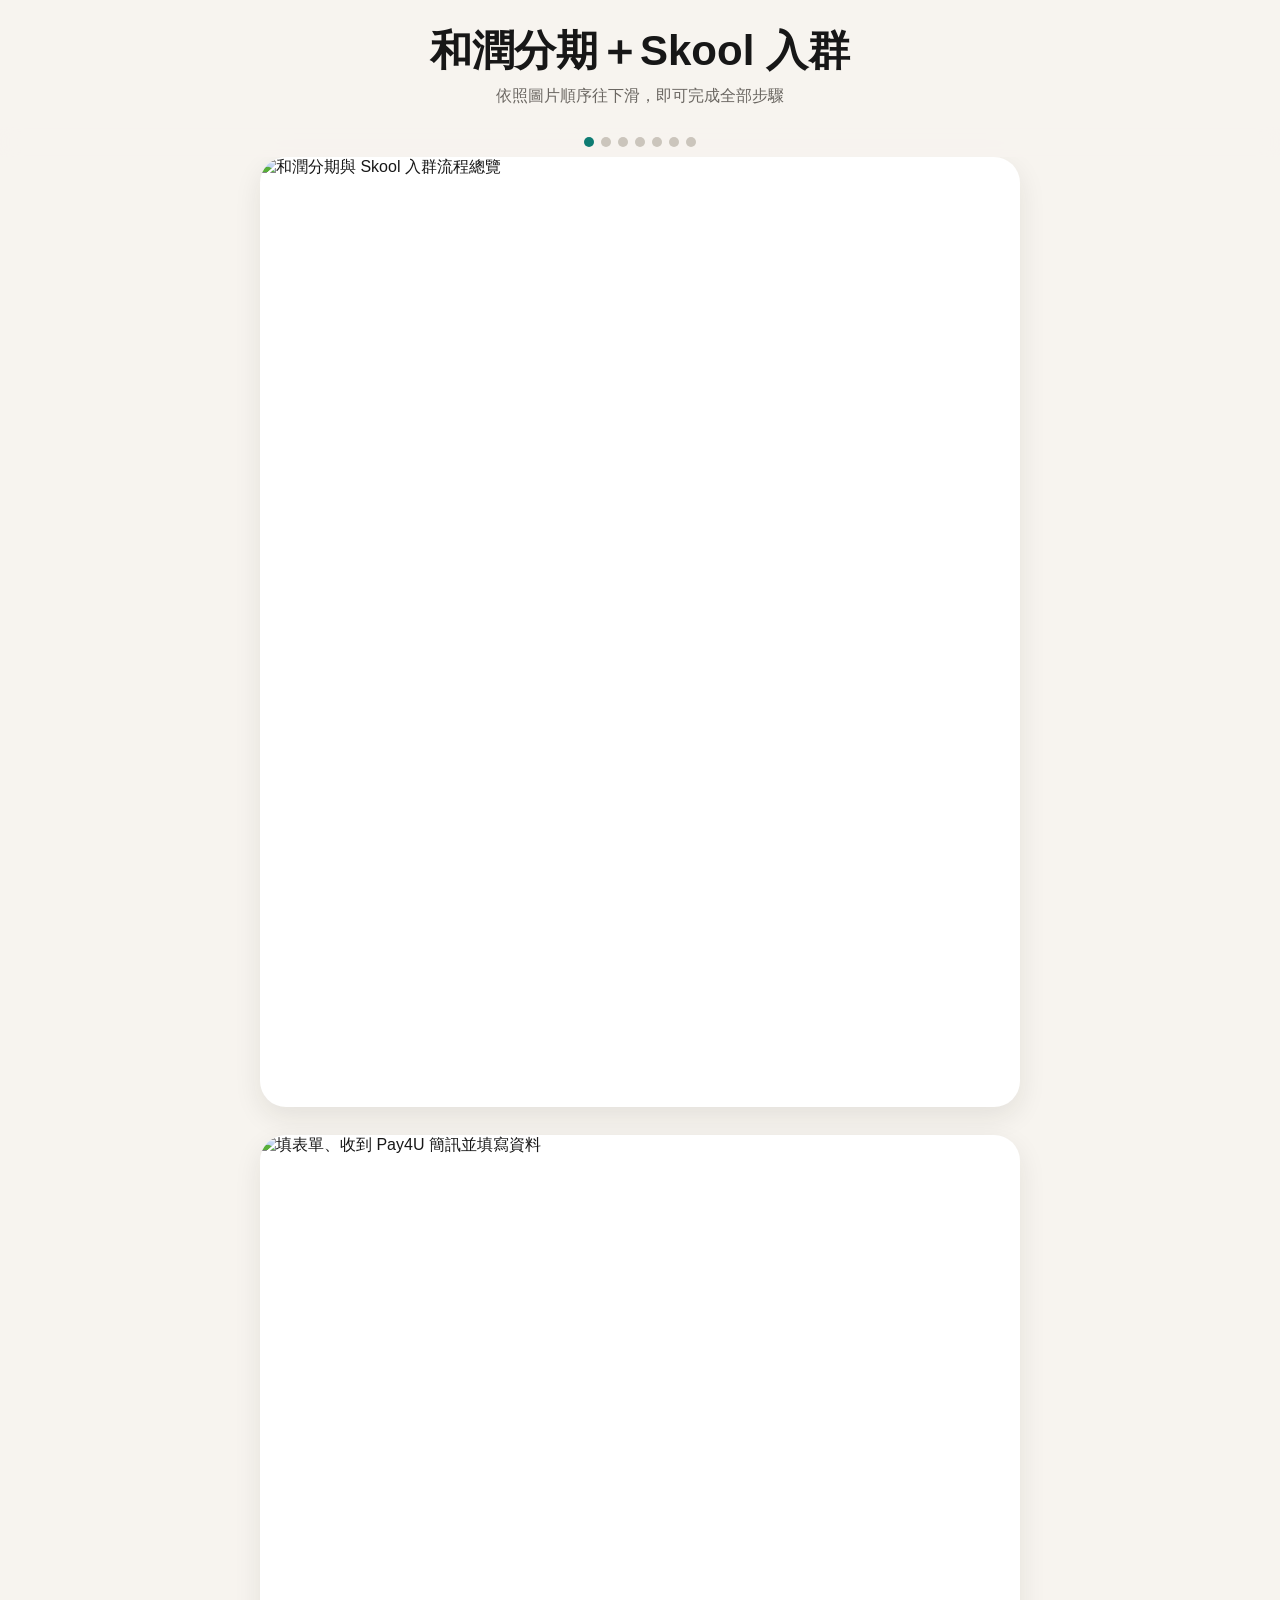
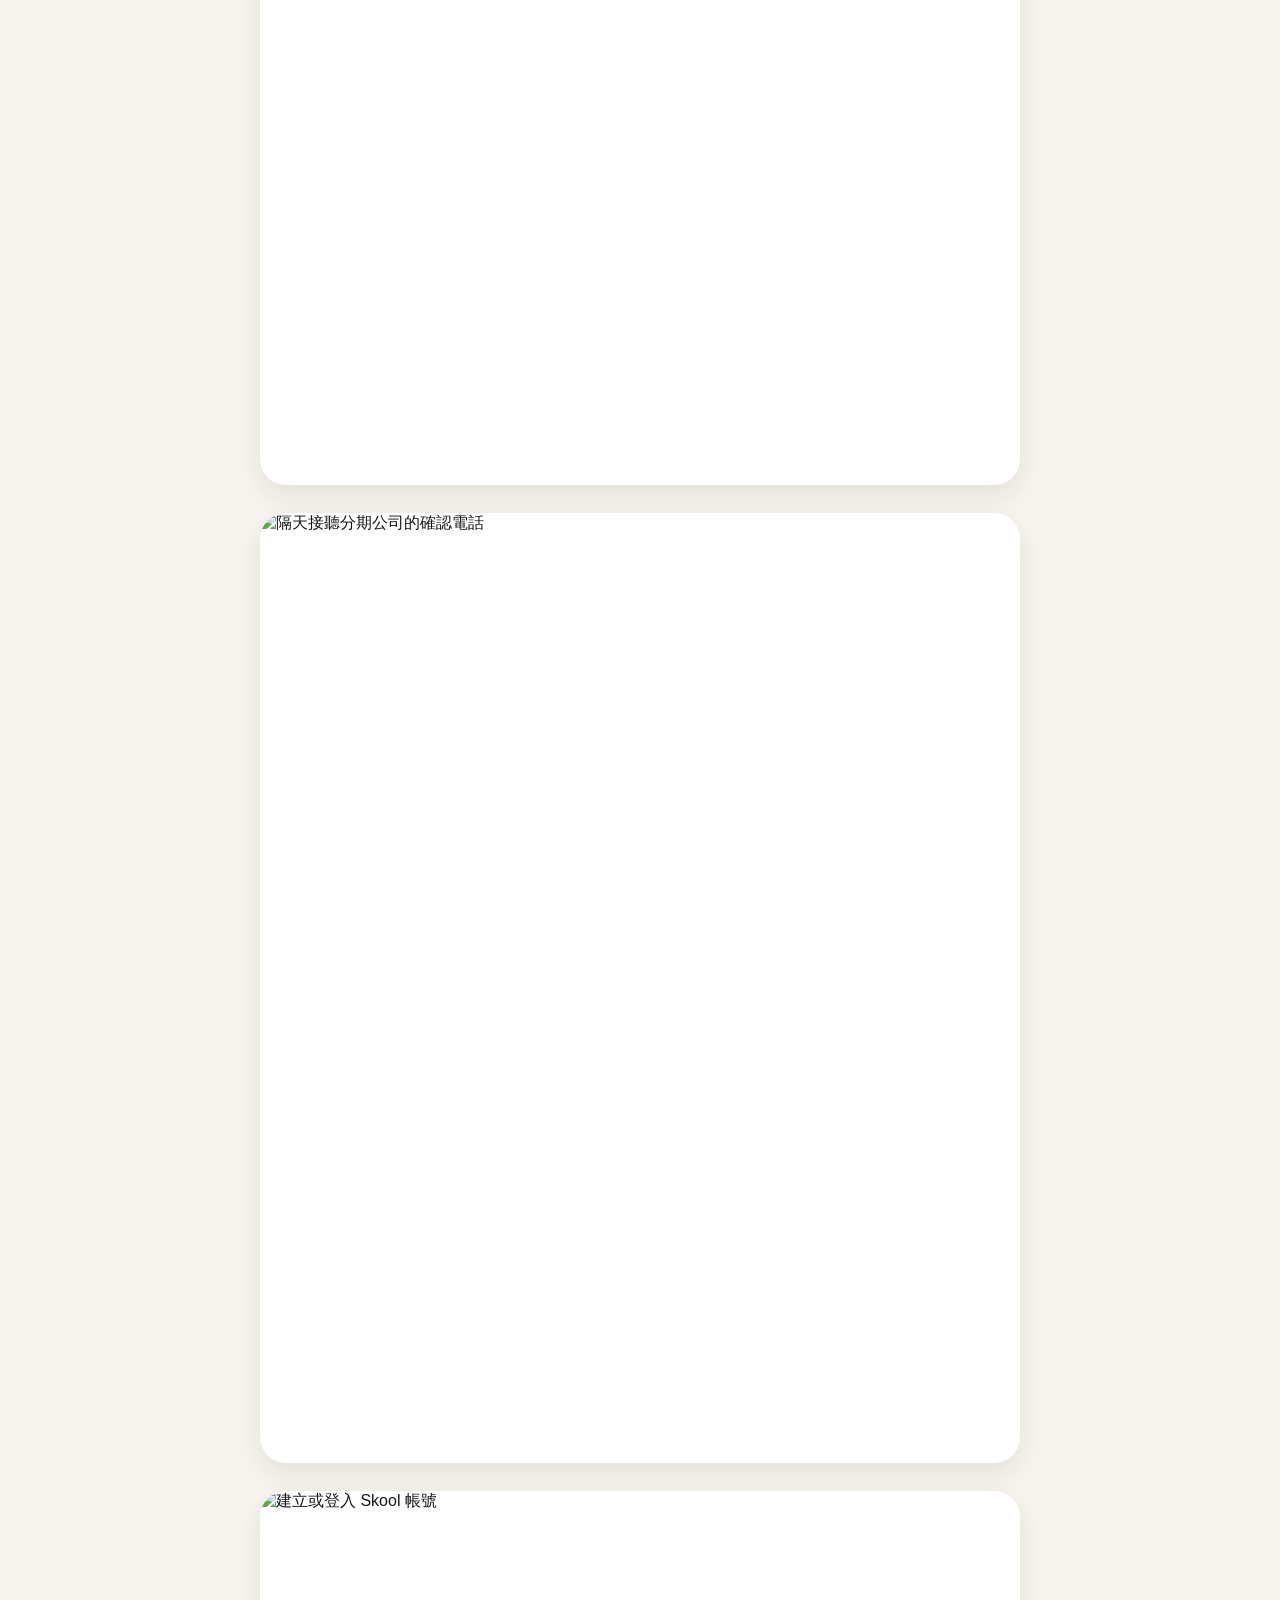
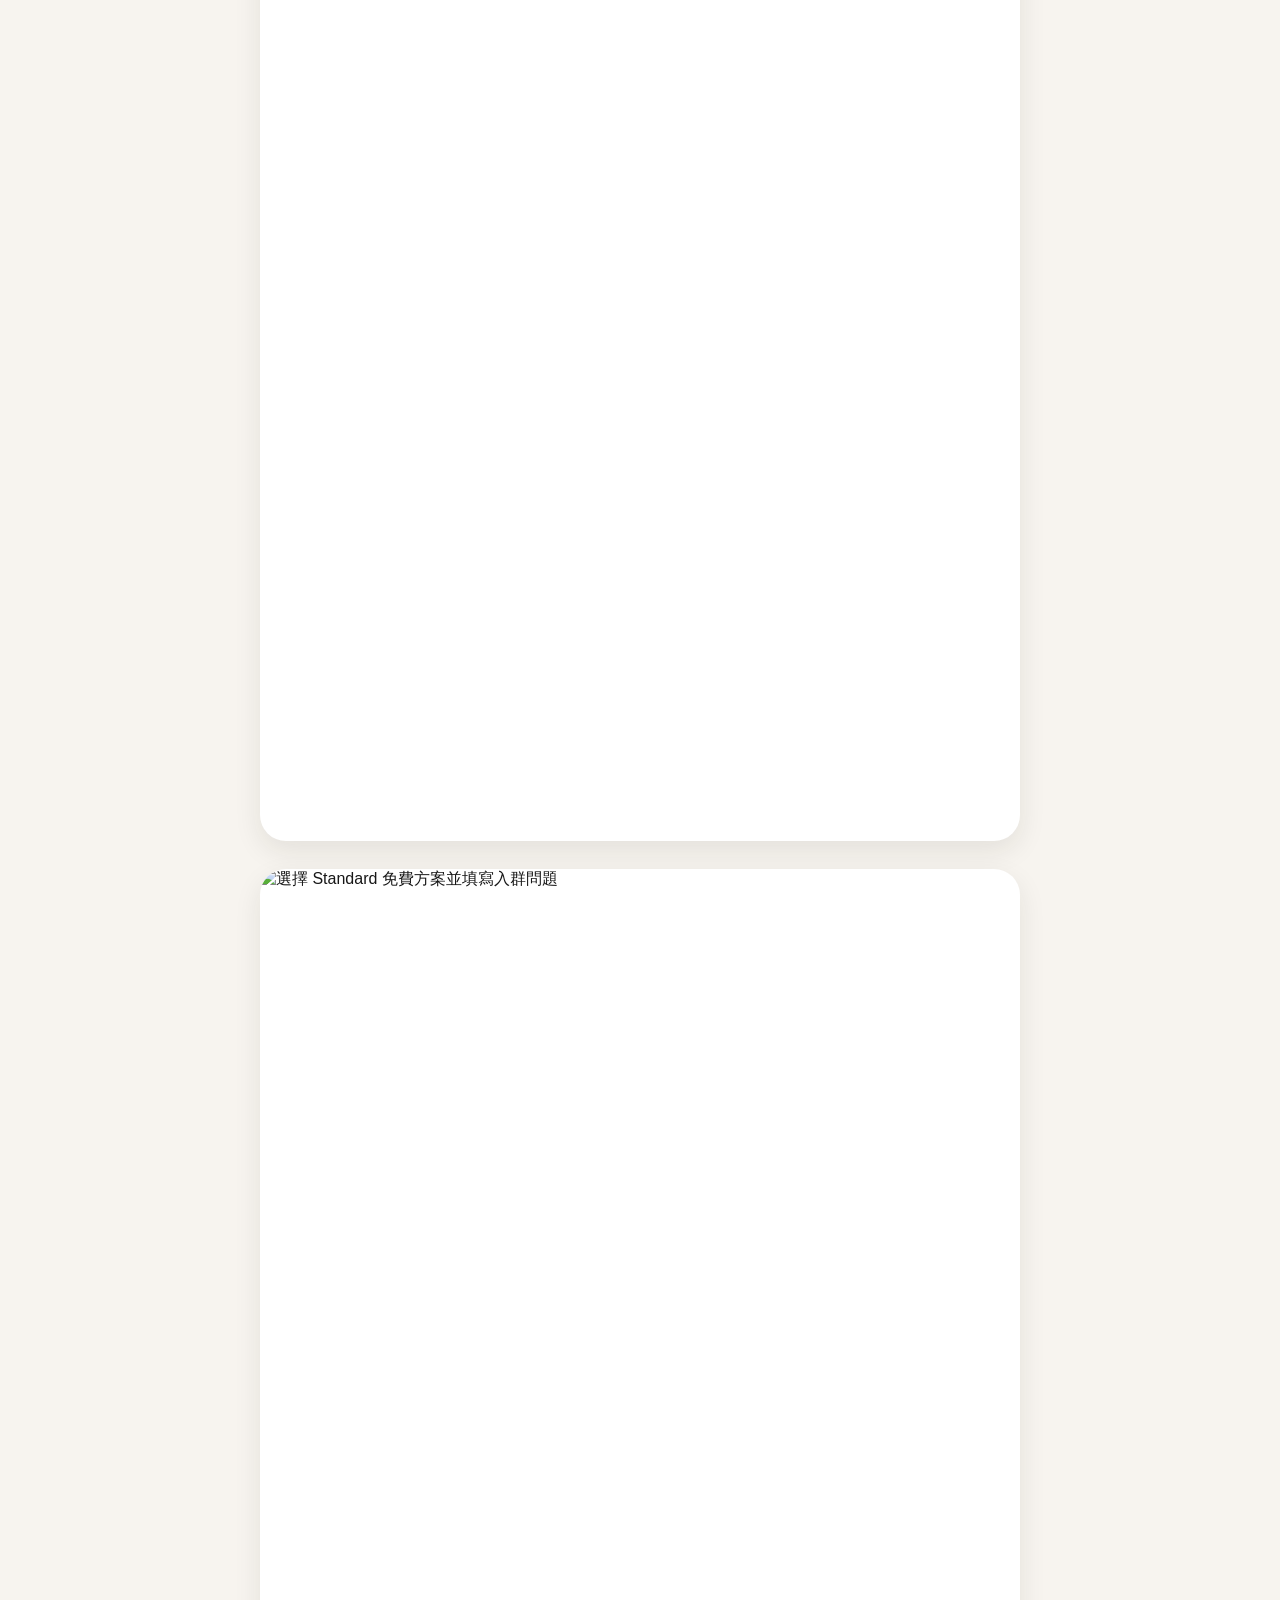
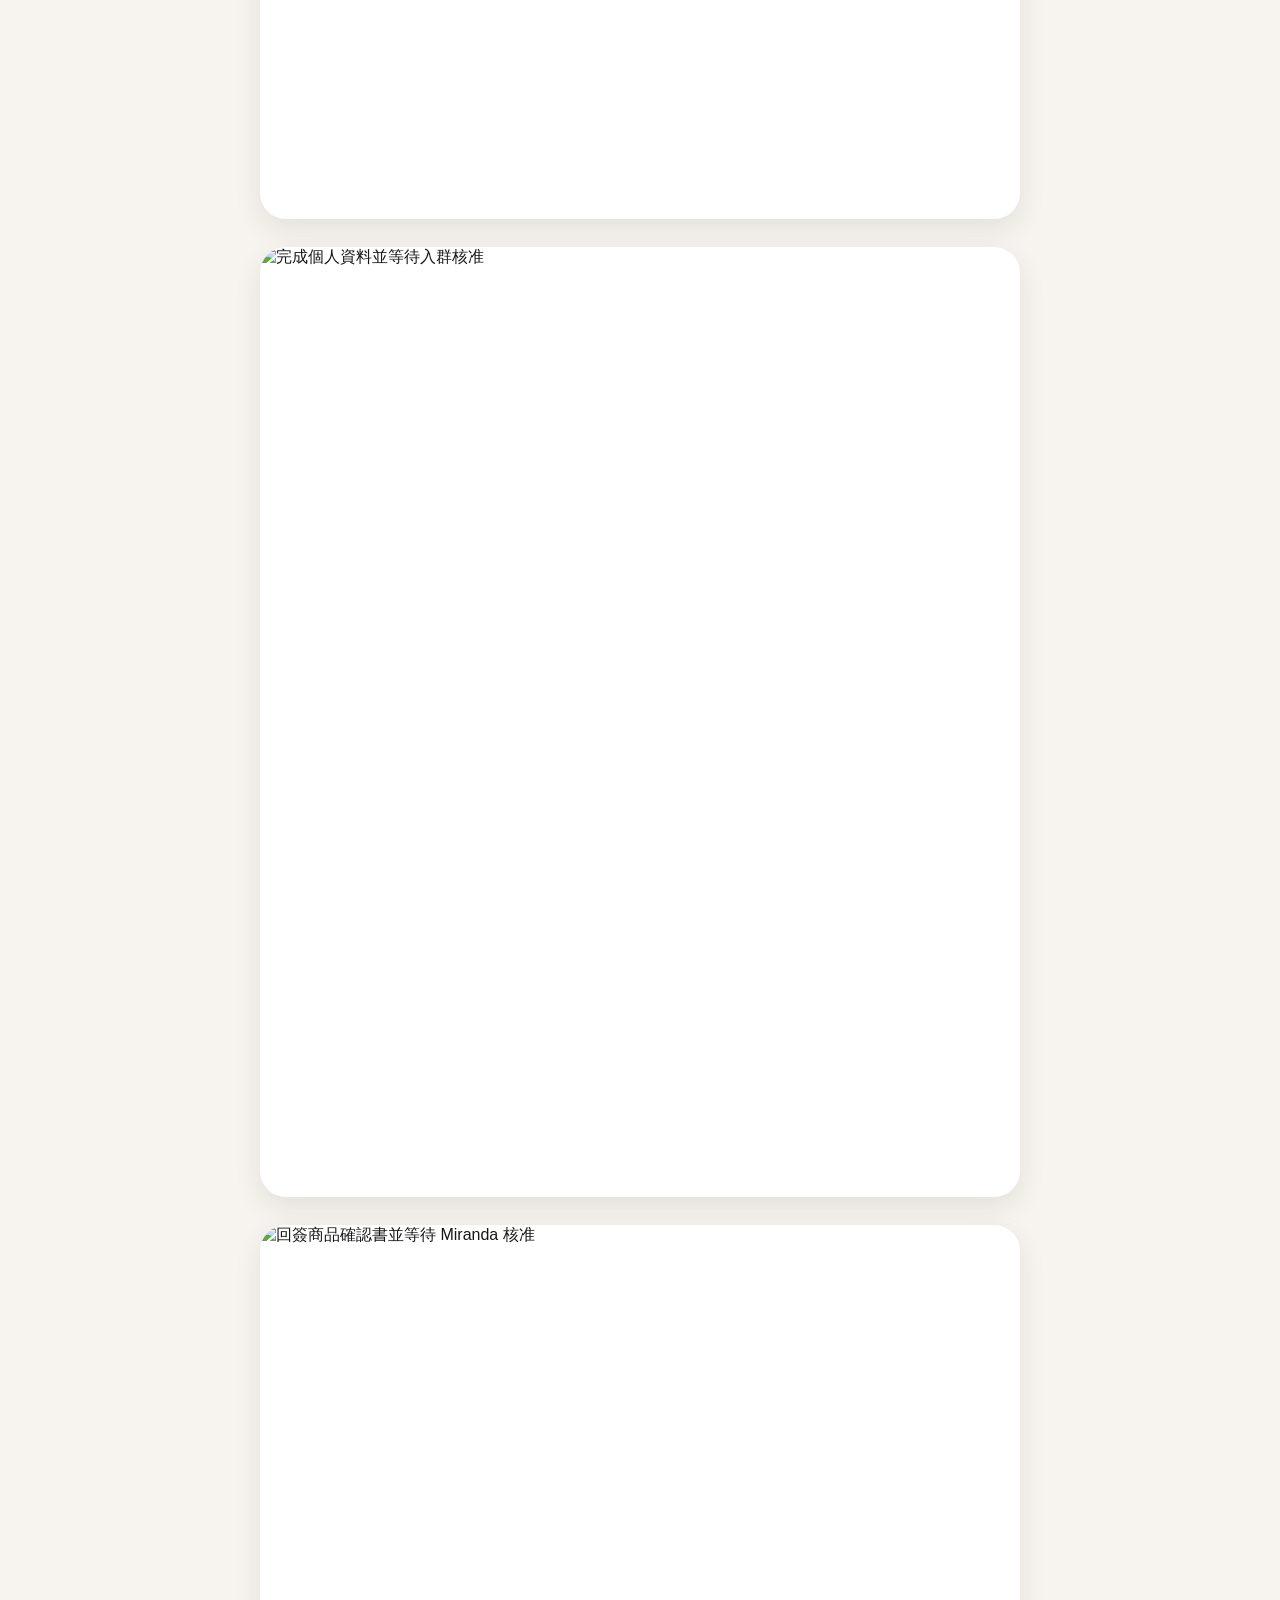
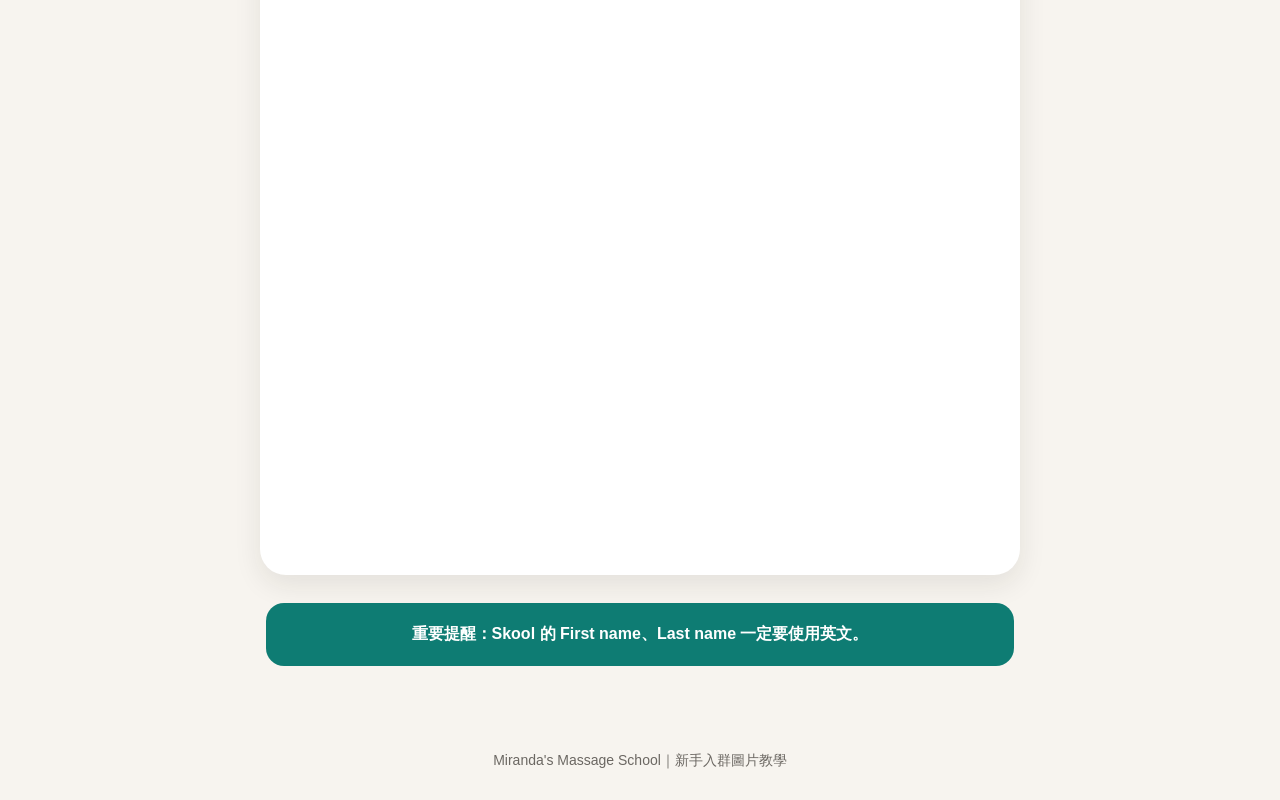
==== index.html @ 3baa2597 "Create index.html" ====
<!doctype html>
<html lang="zh-Hant">
<head>
  <meta charset="utf-8">
  <meta name="viewport" content="width=device-width, initial-scale=1, viewport-fit=cover">
  <meta name="theme-color" content="#f7f4ef">
  <meta name="description" content="和潤分期與 Skool 入群完整圖片教學">
  <title>和潤分期＋Skool 入群教學</title>
  <style>
    :root { color-scheme: light; --bg:#f7f4ef; --ink:#171717; --muted:#6b6762; --teal:#0e7c73; --gold:#f1c86b; }
    * { box-sizing: border-box; }
    html { scroll-behavior: smooth; }
    body { margin:0; background:var(--bg); color:var(--ink); font-family:-apple-system,BlinkMacSystemFont,"PingFang TC","Noto Sans TC",sans-serif; }
    .top { padding:calc(26px + env(safe-area-inset-top)) 20px 20px; text-align:center; }
    .top h1 { margin:0; font-size:clamp(26px,7vw,42px); line-height:1.2; }
    .top p { margin:10px 0 0; color:var(--muted); font-size:16px; }
    .progress { position:sticky; top:0; z-index:10; display:flex; justify-content:center; gap:7px; padding:10px; background:rgba(247,244,239,.92); backdrop-filter:blur(10px); }
    .progress a { width:10px; height:10px; border-radius:50%; background:#cbc5bc; text-indent:-9999px; overflow:hidden; }
    .progress a:first-child { background:var(--teal); }
    main { width:min(100%, 760px); margin:0 auto; padding:0 12px 56px; }
    figure { margin:0 0 18px; scroll-margin-top:48px; }
    img { display:block; width:100%; height:auto; border-radius:18px; box-shadow:0 10px 28px rgba(35,29,22,.09); background:#fff; }
    .tip { margin:26px 6px 8px; padding:18px; border-radius:18px; background:var(--teal); color:#fff; text-align:center; font-weight:700; line-height:1.65; }
    footer { padding:22px 20px calc(30px + env(safe-area-inset-bottom)); color:var(--muted); text-align:center; font-size:14px; }
    @media (min-width:761px) { main { padding-left:0; padding-right:0; } figure { margin-bottom:28px; } img { border-radius:26px; } }
    @media (prefers-reduced-motion:reduce) { html { scroll-behavior:auto; } }
  </style>
</head>
<body>
  <header class="top">
    <h1>和潤分期＋Skool 入群</h1>
    <p>依照圖片順序往下滑，即可完成全部步驟</p>
  </header>
  <nav class="progress" aria-label="步驟快速導覽">
    <a href="#step-1">1</a><a href="#step-2">2</a><a href="#step-3">3</a><a href="#step-4">4</a><a href="#step-5">5</a><a href="#step-6">6</a><a href="#step-7">7</a>
  </nav>
  <main>
    <figure id="step-1"><img src="01-flow-overview.png" alt="和潤分期與 Skool 入群流程總覽" width="1080" height="1350"></figure>
    <figure id="step-2"><img loading="lazy" src="02-form-sms-pay4u.png" alt="填表單、收到 Pay4U 簡訊並填寫資料" width="1080" height="1350"></figure>
    <figure id="step-3"><img loading="lazy" src="03-confirmation-call.png" alt="隔天接聽分期公司的確認電話" width="1080" height="1350"></figure>
    <figure id="step-4"><img loading="lazy" src="04-skool-account.png" alt="建立或登入 Skool 帳號" width="1080" height="1350"></figure>
    <figure id="step-5"><img loading="lazy" src="05-standard-questions.png" alt="選擇 Standard 免費方案並填寫入群問題" width="1080" height="1350"></figure>
    <figure id="step-6"><img loading="lazy" src="06-profile-pending.png" alt="完成個人資料並等待入群核准" width="1080" height="1350"></figure>
    <figure id="step-7"><img loading="lazy" src="07-email-approval.png" alt="回簽商品確認書並等待 Miranda 核准" width="1080" height="1350"></figure>
    <p class="tip">重要提醒：Skool 的 First name、Last name 一定要使用英文。</p>
  </main>
  <footer>Miranda's Massage School｜新手入群圖片教學</footer>
</body>
</html>
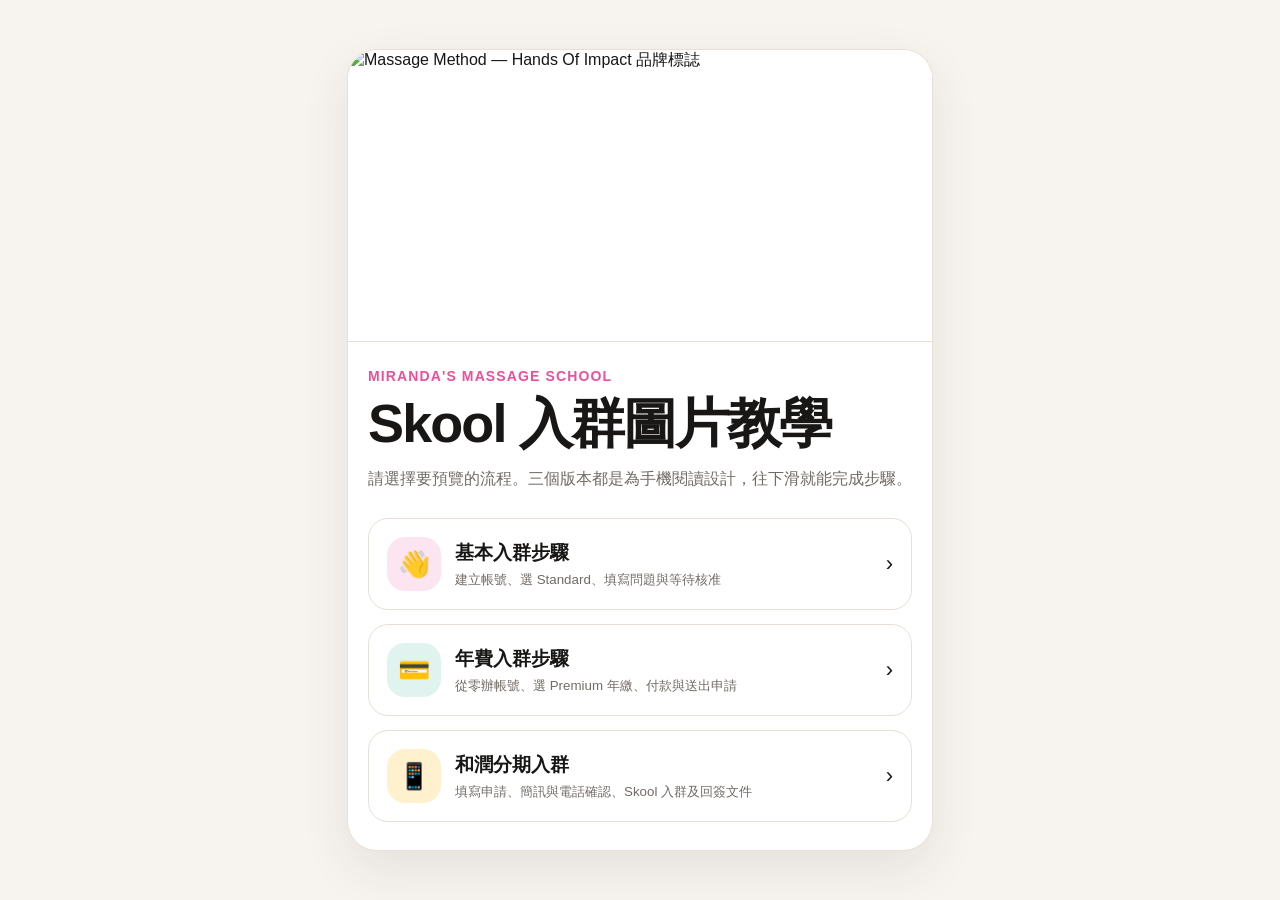
==== commit 4277e24e: "Add three-in-one Skool guide website" ====
--- a/index.html
+++ b/index.html
@@ -4,46 +4,38 @@
   <meta charset="utf-8">
   <meta name="viewport" content="width=device-width, initial-scale=1, viewport-fit=cover">
   <meta name="theme-color" content="#f7f4ef">
-  <meta name="description" content="和潤分期與 Skool 入群完整圖片教學">
-  <title>和潤分期＋Skool 入群教學</title>
-  <style>
-    :root { color-scheme: light; --bg:#f7f4ef; --ink:#171717; --muted:#6b6762; --teal:#0e7c73; --gold:#f1c86b; }
-    * { box-sizing: border-box; }
-    html { scroll-behavior: smooth; }
-    body { margin:0; background:var(--bg); color:var(--ink); font-family:-apple-system,BlinkMacSystemFont,"PingFang TC","Noto Sans TC",sans-serif; }
-    .top { padding:calc(26px + env(safe-area-inset-top)) 20px 20px; text-align:center; }
-    .top h1 { margin:0; font-size:clamp(26px,7vw,42px); line-height:1.2; }
-    .top p { margin:10px 0 0; color:var(--muted); font-size:16px; }
-    .progress { position:sticky; top:0; z-index:10; display:flex; justify-content:center; gap:7px; padding:10px; background:rgba(247,244,239,.92); backdrop-filter:blur(10px); }
-    .progress a { width:10px; height:10px; border-radius:50%; background:#cbc5bc; text-indent:-9999px; overflow:hidden; }
-    .progress a:first-child { background:var(--teal); }
-    main { width:min(100%, 760px); margin:0 auto; padding:0 12px 56px; }
-    figure { margin:0 0 18px; scroll-margin-top:48px; }
-    img { display:block; width:100%; height:auto; border-radius:18px; box-shadow:0 10px 28px rgba(35,29,22,.09); background:#fff; }
-    .tip { margin:26px 6px 8px; padding:18px; border-radius:18px; background:var(--teal); color:#fff; text-align:center; font-weight:700; line-height:1.65; }
-    footer { padding:22px 20px calc(30px + env(safe-area-inset-bottom)); color:var(--muted); text-align:center; font-size:14px; }
-    @media (min-width:761px) { main { padding-left:0; padding-right:0; } figure { margin-bottom:28px; } img { border-radius:26px; } }
-    @media (prefers-reduced-motion:reduce) { html { scroll-behavior:auto; } }
-  </style>
+  <title>Skool 入群圖片教學｜預覽</title>
+  <link rel="stylesheet" href="styles.css">
 </head>
 <body>
-  <header class="top">
-    <h1>和潤分期＋Skool 入群</h1>
-    <p>依照圖片順序往下滑，即可完成全部步驟</p>
-  </header>
-  <nav class="progress" aria-label="步驟快速導覽">
-    <a href="#step-1">1</a><a href="#step-2">2</a><a href="#step-3">3</a><a href="#step-4">4</a><a href="#step-5">5</a><a href="#step-6">6</a><a href="#step-7">7</a>
-  </nav>
-  <main>
-    <figure id="step-1"><img src="01-flow-overview.png" alt="和潤分期與 Skool 入群流程總覽" width="1080" height="1350"></figure>
-    <figure id="step-2"><img loading="lazy" src="02-form-sms-pay4u.png" alt="填表單、收到 Pay4U 簡訊並填寫資料" width="1080" height="1350"></figure>
-    <figure id="step-3"><img loading="lazy" src="03-confirmation-call.png" alt="隔天接聽分期公司的確認電話" width="1080" height="1350"></figure>
-    <figure id="step-4"><img loading="lazy" src="04-skool-account.png" alt="建立或登入 Skool 帳號" width="1080" height="1350"></figure>
-    <figure id="step-5"><img loading="lazy" src="05-standard-questions.png" alt="選擇 Standard 免費方案並填寫入群問題" width="1080" height="1350"></figure>
-    <figure id="step-6"><img loading="lazy" src="06-profile-pending.png" alt="完成個人資料並等待入群核准" width="1080" height="1350"></figure>
-    <figure id="step-7"><img loading="lazy" src="07-email-approval.png" alt="回簽商品確認書並等待 Miranda 核准" width="1080" height="1350"></figure>
-    <p class="tip">重要提醒：Skool 的 First name、Last name 一定要使用英文。</p>
+  <main class="chooser">
+    <section class="chooser-card">
+      <div class="brand-visual">
+        <img src="assets/massage-method-logo.png" alt="Massage Method — Hands Of Impact 品牌標誌">
+      </div>
+      <div class="chooser-copy">
+        <p class="eyebrow">MIRANDA'S MASSAGE SCHOOL</p>
+        <h1>Skool 入群圖片教學</h1>
+        <p class="lead">請選擇要預覽的流程。三個版本都是為手機閱讀設計，往下滑就能完成步驟。</p>
+        <div class="choices">
+        <a class="choice" href="basic.html">
+          <span class="icon">👋</span>
+          <span><strong>基本入群步驟</strong><small>建立帳號、選 Standard、填寫問題與等待核准</small></span>
+          <span class="arrow">›</span>
+        </a>
+        <a class="choice annual-choice" href="annual.html">
+          <span class="icon">💳</span>
+          <span><strong>年費入群步驟</strong><small>從零辦帳號、選 Premium 年繳、付款與送出申請</small></span>
+          <span class="arrow">›</span>
+        </a>
+        <a class="choice installment-choice" href="installment.html">
+          <span class="icon">📱</span>
+          <span><strong>和潤分期入群</strong><small>填寫申請、簡訊與電話確認、Skool 入群及回簽文件</small></span>
+          <span class="arrow">›</span>
+        </a>
+        </div>
+      </div>
+    </section>
   </main>
-  <footer>Miranda's Massage School｜新手入群圖片教學</footer>
 </body>
 </html>
--- a/styles.css
+++ b/styles.css
@@ -0,0 +1,88 @@
+:root {
+  color-scheme: light;
+  --bg: #f7f4ef;
+  --card: #ffffff;
+  --ink: #181716;
+  --muted: #716b65;
+  --pink: #ed4f9b;
+  --gold: #efc665;
+  --green: #118878;
+  --line: #e7e0d7;
+}
+
+* { box-sizing: border-box; }
+html { scroll-behavior: smooth; }
+body {
+  margin: 0;
+  background: var(--bg);
+  color: var(--ink);
+  font-family: -apple-system, BlinkMacSystemFont, "PingFang TC", "Noto Sans TC", sans-serif;
+}
+
+a { color: inherit; }
+.shell { width: min(100%, 760px); margin: 0 auto; }
+.hero { padding: calc(30px + env(safe-area-inset-top)) 20px 22px; }
+.eyebrow { margin: 0 0 8px; color: var(--pink); font-size: 14px; font-weight: 800; letter-spacing: .08em; }
+h1 { margin: 0; font-size: clamp(30px, 8vw, 48px); line-height: 1.15; letter-spacing: -.035em; }
+.lead { margin: 12px 0 0; color: var(--muted); font-size: 16px; line-height: 1.65; }
+
+.tabs {
+  position: sticky;
+  top: 0;
+  z-index: 10;
+  display: grid;
+  grid-template-columns: repeat(3, 1fr);
+  gap: 8px;
+  padding: 10px 12px;
+  background: rgba(247,244,239,.94);
+  backdrop-filter: blur(12px);
+}
+.tabs a { padding: 12px 5px; border: 1px solid var(--line); border-radius: 999px; background: #fff; text-align: center; text-decoration: none; font-size: 14px; font-weight: 750; }
+.tabs a.active { border-color: var(--ink); background: var(--ink); color: #fff; }
+
+.steps { padding: 8px 12px 46px; }
+.step {
+  position: relative;
+  margin: 0 0 20px;
+  overflow: hidden;
+  border: 1px solid var(--line);
+  border-radius: 24px;
+  background: var(--card);
+  box-shadow: 0 12px 34px rgba(48, 38, 28, .08);
+}
+.step-head { display: grid; grid-template-columns: 46px 1fr; gap: 12px; align-items: center; padding: 17px 18px 14px; }
+.num { display: grid; width: 46px; height: 46px; place-items: center; border-radius: 50%; background: var(--pink); color: #fff; font-size: 21px; font-weight: 900; }
+.annual .num { background: var(--green); }
+.installment .num { background: #d49114; }
+.step h2 { margin: 0; font-size: 21px; line-height: 1.25; }
+.step p { margin: 5px 0 0; color: var(--muted); font-size: 14px; line-height: 1.55; }
+.screen-wrap { padding: 0 14px 16px; }
+.screen { display: block; width: 100%; height: auto; border: 1px solid #eee9e3; border-radius: 18px; background: #fff; }
+.note { margin: 0 14px 16px; padding: 14px 15px; border-radius: 14px; background: #fff5d9; color: #563d06; font-weight: 750; line-height: 1.55; }
+.success { background: #e7f7f3; color: #14584f; }
+.back { display: inline-flex; margin: 0 12px 18px; padding: 11px 15px; border-radius: 999px; background: #fff; text-decoration: none; font-weight: 750; }
+footer { padding: 0 20px calc(30px + env(safe-area-inset-bottom)); color: var(--muted); text-align: center; font-size: 13px; }
+
+.chooser { min-height: 100vh; display: grid; place-content: center; padding: 28px 18px; }
+.chooser-card { width: min(100%, 700px); overflow: hidden; border: 1px solid var(--line); border-radius: 30px; background: #fff; box-shadow: 0 18px 50px rgba(48,38,28,.09); }
+.chooser-copy { padding: 26px 20px 28px; }
+.brand-visual { position: relative; aspect-ratio: 4 / 3; overflow: hidden; background: #fff; border-bottom: 1px solid var(--line); }
+.brand-visual img { display: block; width: 100%; height: 100%; object-fit: cover; object-position: center 48%; }
+.chooser h1 { font-size: clamp(32px, 9vw, 54px); }
+.choices { display: grid; gap: 14px; margin-top: 26px; }
+.choice { display: grid; grid-template-columns: 54px 1fr auto; gap: 14px; align-items: center; padding: 18px; border: 1px solid var(--line); border-radius: 20px; text-decoration: none; }
+.choice .icon { display: grid; width: 54px; height: 54px; place-items: center; border-radius: 18px; background: #fce5f1; font-size: 26px; }
+.choice.annual-choice .icon { background: #e1f3ef; }
+.choice.installment-choice .icon { background: #fff1ce; }
+.choice strong { display: block; font-size: 19px; }
+.choice small { display: block; margin-top: 4px; color: var(--muted); line-height: 1.45; }
+.arrow { font-size: 22px; }
+
+@media (min-width: 720px) {
+  .steps { padding-left: 0; padding-right: 0; }
+  .screen-wrap { padding-left: 34px; padding-right: 34px; }
+  .step-head { padding-left: 34px; padding-right: 34px; }
+  .brand-visual { aspect-ratio: 16 / 8; }
+}
+
+@media (prefers-reduced-motion: reduce) { html { scroll-behavior: auto; } }
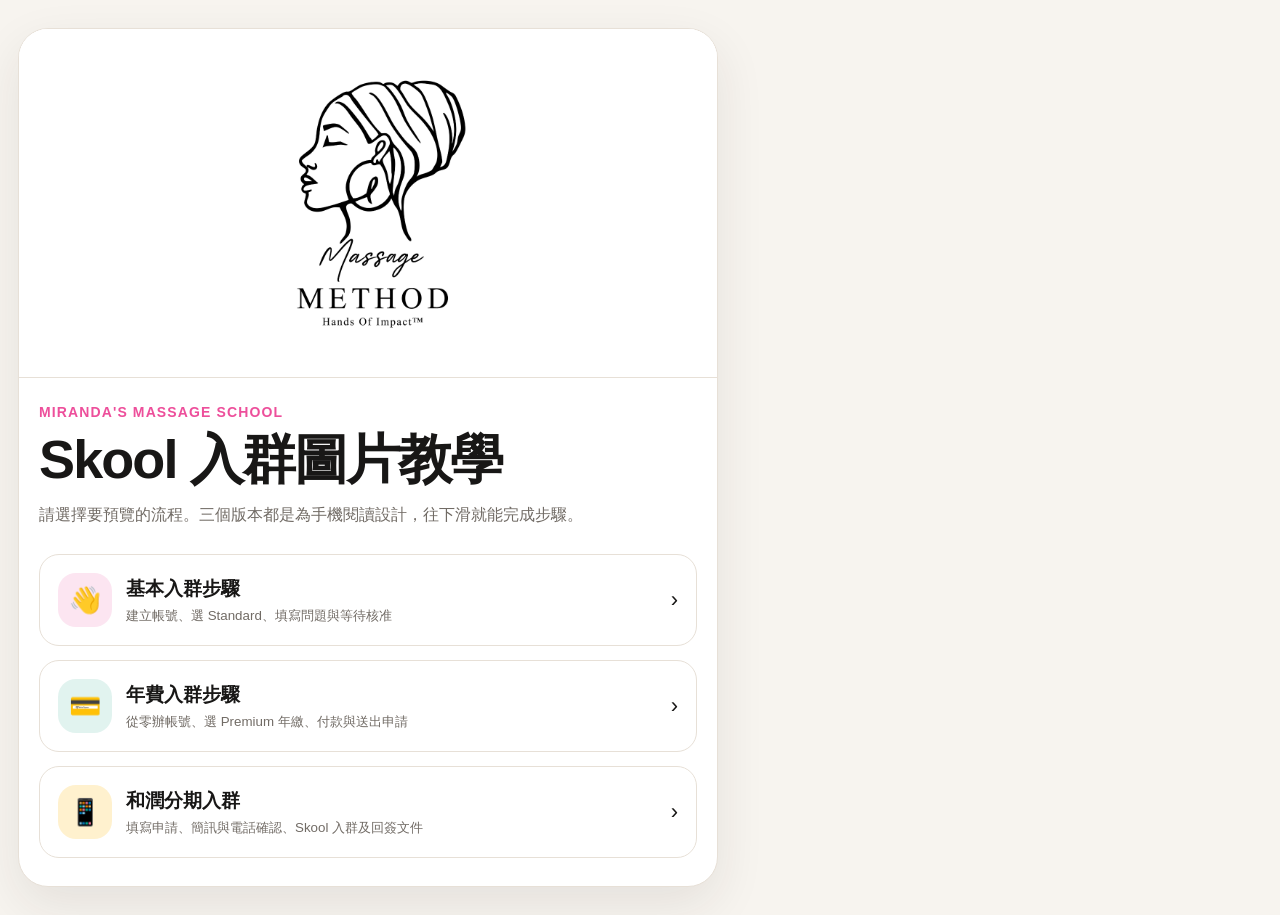
==== commit 6ad15920: "Publish complete three-in-one guide" ====
--- a/index.html
+++ b/index.html
@@ -11,7 +11,7 @@
   <main class="chooser">
     <section class="chooser-card">
       <div class="brand-visual">
-        <img src="assets/massage-method-logo.png" alt="Massage Method — Hands Of Impact 品牌標誌">
+        <img src="massage-method-logo.png" alt="Massage Method — Hands Of Impact 品牌標誌">
       </div>
       <div class="chooser-copy">
         <p class="eyebrow">MIRANDA'S MASSAGE SCHOOL</p>
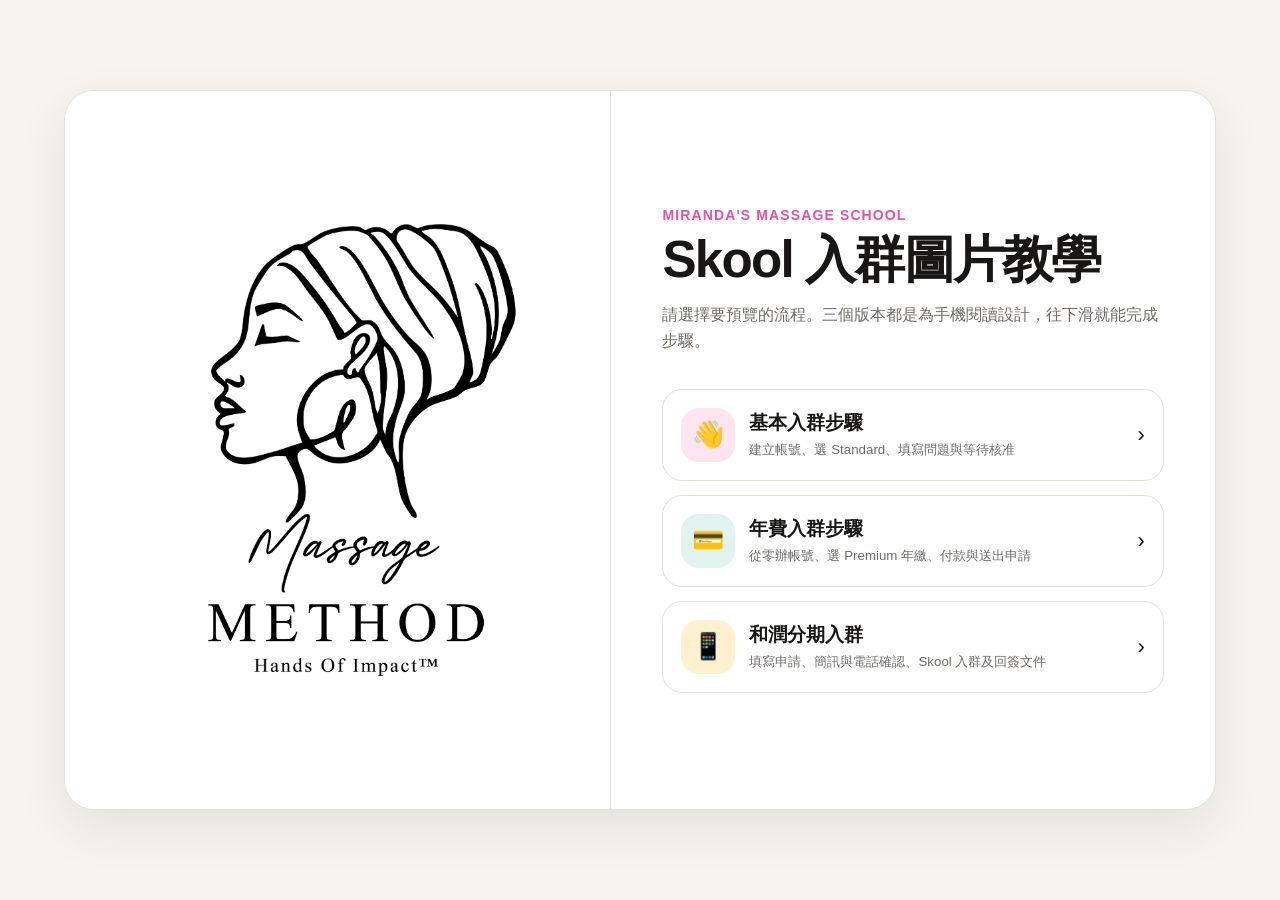
==== commit 266f3091: "Add responsive desktop and mobile layouts" ====
--- a/index.html
+++ b/index.html
@@ -5,7 +5,7 @@
   <meta name="viewport" content="width=device-width, initial-scale=1, viewport-fit=cover">
   <meta name="theme-color" content="#f7f4ef">
   <title>Skool 入群圖片教學｜預覽</title>
-  <link rel="stylesheet" href="styles.css">
+  <link rel="stylesheet" href="styles.css?v=20260805-3">
 </head>
 <body>
   <main class="chooser">
--- a/styles.css
+++ b/styles.css
@@ -14,13 +14,14 @@
 html { scroll-behavior: smooth; }
 body {
   margin: 0;
+  overflow-x: hidden;
   background: var(--bg);
   color: var(--ink);
   font-family: -apple-system, BlinkMacSystemFont, "PingFang TC", "Noto Sans TC", sans-serif;
 }
 
 a { color: inherit; }
-.shell { width: min(100%, 760px); margin: 0 auto; }
+.shell { width: min(100%, 1280px); margin: 0 auto; }
 .hero { padding: calc(30px + env(safe-area-inset-top)) 20px 22px; }
 .eyebrow { margin: 0 0 8px; color: var(--pink); font-size: 14px; font-weight: 800; letter-spacing: .08em; }
 h1 { margin: 0; font-size: clamp(30px, 8vw, 48px); line-height: 1.15; letter-spacing: -.035em; }
@@ -51,6 +52,7 @@
   box-shadow: 0 12px 34px rgba(48, 38, 28, .08);
 }
 .step-head { display: grid; grid-template-columns: 46px 1fr; gap: 12px; align-items: center; padding: 17px 18px 14px; }
+.step-head.no-number { grid-template-columns: 1fr; }
 .num { display: grid; width: 46px; height: 46px; place-items: center; border-radius: 50%; background: var(--pink); color: #fff; font-size: 21px; font-weight: 900; }
 .annual .num { background: var(--green); }
 .installment .num { background: #d49114; }
@@ -60,11 +62,20 @@
 .screen { display: block; width: 100%; height: auto; border: 1px solid #eee9e3; border-radius: 18px; background: #fff; }
 .note { margin: 0 14px 16px; padding: 14px 15px; border-radius: 14px; background: #fff5d9; color: #563d06; font-weight: 750; line-height: 1.55; }
 .success { background: #e7f7f3; color: #14584f; }
+.quick-actions { display: grid; gap: 10px; padding: 0 14px 16px; }
+.quick-action { display: grid; grid-template-columns: minmax(0,1fr) auto; gap: 11px; align-items: center; width: 100%; min-height: 76px; padding: 14px 16px; border-radius: 16px; background: #171717; color: #fff; text-decoration: none; box-shadow: 0 8px 22px rgba(20,20,20,.12); }
+.quick-action.has-action-num { grid-template-columns: 40px minmax(0,1fr) auto; }
+.quick-action.secondary { background: #d49114; color: #211604; }
+.quick-action .action-num { display: grid; width: 40px; height: 40px; place-items: center; border-radius: 50%; background: rgba(255,255,255,.16); font-weight: 900; }
+.quick-action span { min-width: 0; }
+.quick-action strong { display: block; font-size: 16px; line-height: 1.45; overflow-wrap: break-word; }
+.quick-action small { display: block; margin-top: 3px; opacity: .78; line-height: 1.35; }
+.quick-action .action-arrow { justify-self: end; font-size: 22px; }
 .back { display: inline-flex; margin: 0 12px 18px; padding: 11px 15px; border-radius: 999px; background: #fff; text-decoration: none; font-weight: 750; }
 footer { padding: 0 20px calc(30px + env(safe-area-inset-bottom)); color: var(--muted); text-align: center; font-size: 13px; }
 
-.chooser { min-height: 100vh; display: grid; place-content: center; padding: 28px 18px; }
-.chooser-card { width: min(100%, 700px); overflow: hidden; border: 1px solid var(--line); border-radius: 30px; background: #fff; box-shadow: 0 18px 50px rgba(48,38,28,.09); }
+.chooser { min-height: 100vh; display: grid; place-items: center; padding: 28px 18px; }
+.chooser-card { width: min(100%, 700px); margin: 0 auto; overflow: hidden; border: 1px solid var(--line); border-radius: 30px; background: #fff; box-shadow: 0 18px 50px rgba(48,38,28,.09); }
 .chooser-copy { padding: 26px 20px 28px; }
 .brand-visual { position: relative; aspect-ratio: 4 / 3; overflow: hidden; background: #fff; border-bottom: 1px solid var(--line); }
 .brand-visual img { display: block; width: 100%; height: 100%; object-fit: cover; object-position: center 48%; }
@@ -79,10 +90,55 @@
 .arrow { font-size: 22px; }
 
 @media (min-width: 720px) {
-  .steps { padding-left: 0; padding-right: 0; }
+  .hero { padding-left: 24px; padding-right: 24px; }
+  .tabs { margin: 0 12px; border-radius: 22px; }
+  .steps { padding-left: 24px; padding-right: 24px; }
   .screen-wrap { padding-left: 34px; padding-right: 34px; }
   .step-head { padding-left: 34px; padding-right: 34px; }
   .brand-visual { aspect-ratio: 16 / 8; }
 }
 
+@media (min-width: 900px) {
+  .chooser { padding: clamp(36px, 5vw, 72px); }
+  .chooser-card {
+    display: grid;
+    grid-template-columns: minmax(380px, .95fr) minmax(460px, 1.05fr);
+    width: min(100%, 1180px);
+    min-height: min(720px, calc(100vh - 112px));
+  }
+  .brand-visual {
+    min-height: 100%;
+    aspect-ratio: auto;
+    border-right: 1px solid var(--line);
+    border-bottom: 0;
+  }
+  .brand-visual img { object-position: center; }
+  .chooser-copy {
+    display: flex;
+    flex-direction: column;
+    justify-content: center;
+    padding: 48px clamp(38px, 4vw, 64px);
+  }
+  .chooser h1 { font-size: clamp(42px, 4vw, 58px); }
+  .choices { margin-top: 34px; }
+
+  .hero { padding-top: 48px; padding-bottom: 30px; }
+  .tabs { margin: 0 24px; padding: 12px; }
+  .tabs a { padding: 14px 10px; font-size: 15px; }
+  .steps {
+    display: grid;
+    grid-template-columns: repeat(2, minmax(0, 1fr));
+    gap: 24px;
+    align-items: start;
+    padding-top: 24px;
+    padding-bottom: 56px;
+  }
+  .step { margin: 0; }
+  .back { margin-left: 24px; }
+}
+
+@media (min-width: 1350px) {
+  .chooser-card { width: min(100%, 1280px); }
+}
+
 @media (prefers-reduced-motion: reduce) { html { scroll-behavior: auto; } }
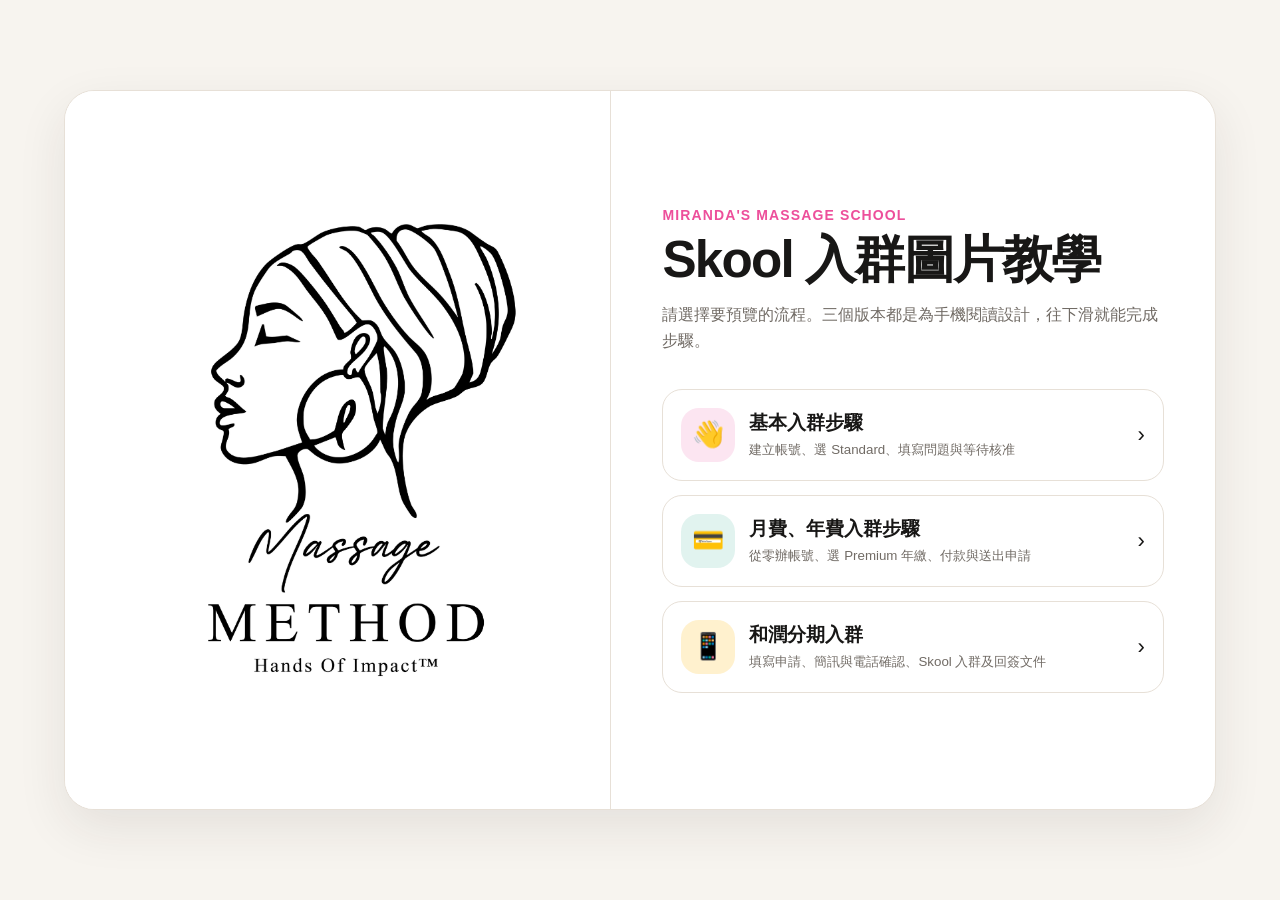
==== commit 2e91407e: "Rename annual option to monthly/annual on index Co-Authored-By: Claude Opus 5.5 <noreply@anthropic.c" ====
--- a/index.html
+++ b/index.html
@@ -25,7 +25,7 @@
         </a>
         <a class="choice annual-choice" href="annual.html">
           <span class="icon">💳</span>
-          <span><strong>年費入群步驟</strong><small>從零辦帳號、選 Premium 年繳、付款與送出申請</small></span>
+          <span><strong>月費、年費入群步驟</strong><small>從零辦帳號、選 Premium 年繳、付款與送出申請</small></span>
           <span class="arrow">›</span>
         </a>
         <a class="choice installment-choice" href="installment.html">
--- a/styles.css
+++ b/styles.css
@@ -66,6 +66,12 @@
 .quick-action { display: grid; grid-template-columns: minmax(0,1fr) auto; gap: 11px; align-items: center; width: 100%; min-height: 76px; padding: 14px 16px; border-radius: 16px; background: #171717; color: #fff; text-decoration: none; box-shadow: 0 8px 22px rgba(20,20,20,.12); }
 .quick-action.has-action-num { grid-template-columns: 40px minmax(0,1fr) auto; }
 .quick-action.secondary { background: #d49114; color: #211604; }
+.quick-action.red { background: #e02424; color: #fff; box-shadow: 0 8px 22px rgba(224,36,36,.28); }
+.quick-action.red { animation: action-bounce 1.6s ease-in-out infinite; }
+.quick-action.red .action-arrow { animation: action-nudge 1.6s ease-in-out infinite; }
+@keyframes action-bounce { 0%, 60%, 100% { transform: translateY(0) scale(1); } 15% { transform: translateY(-6px) scale(1.02); } 30% { transform: translateY(0) scale(1); } 42% { transform: translateY(-3px) scale(1.01); } }
+@keyframes action-nudge { 0%, 60%, 100% { transform: translateX(0); } 15% { transform: translateX(5px); } 30% { transform: translateX(0); } }
+@media (prefers-reduced-motion: reduce) { .quick-action.red, .quick-action.red .action-arrow { animation: none; } }
 .quick-action .action-num { display: grid; width: 40px; height: 40px; place-items: center; border-radius: 50%; background: rgba(255,255,255,.16); font-weight: 900; }
 .quick-action span { min-width: 0; }
 .quick-action strong { display: block; font-size: 16px; line-height: 1.45; overflow-wrap: break-word; }
